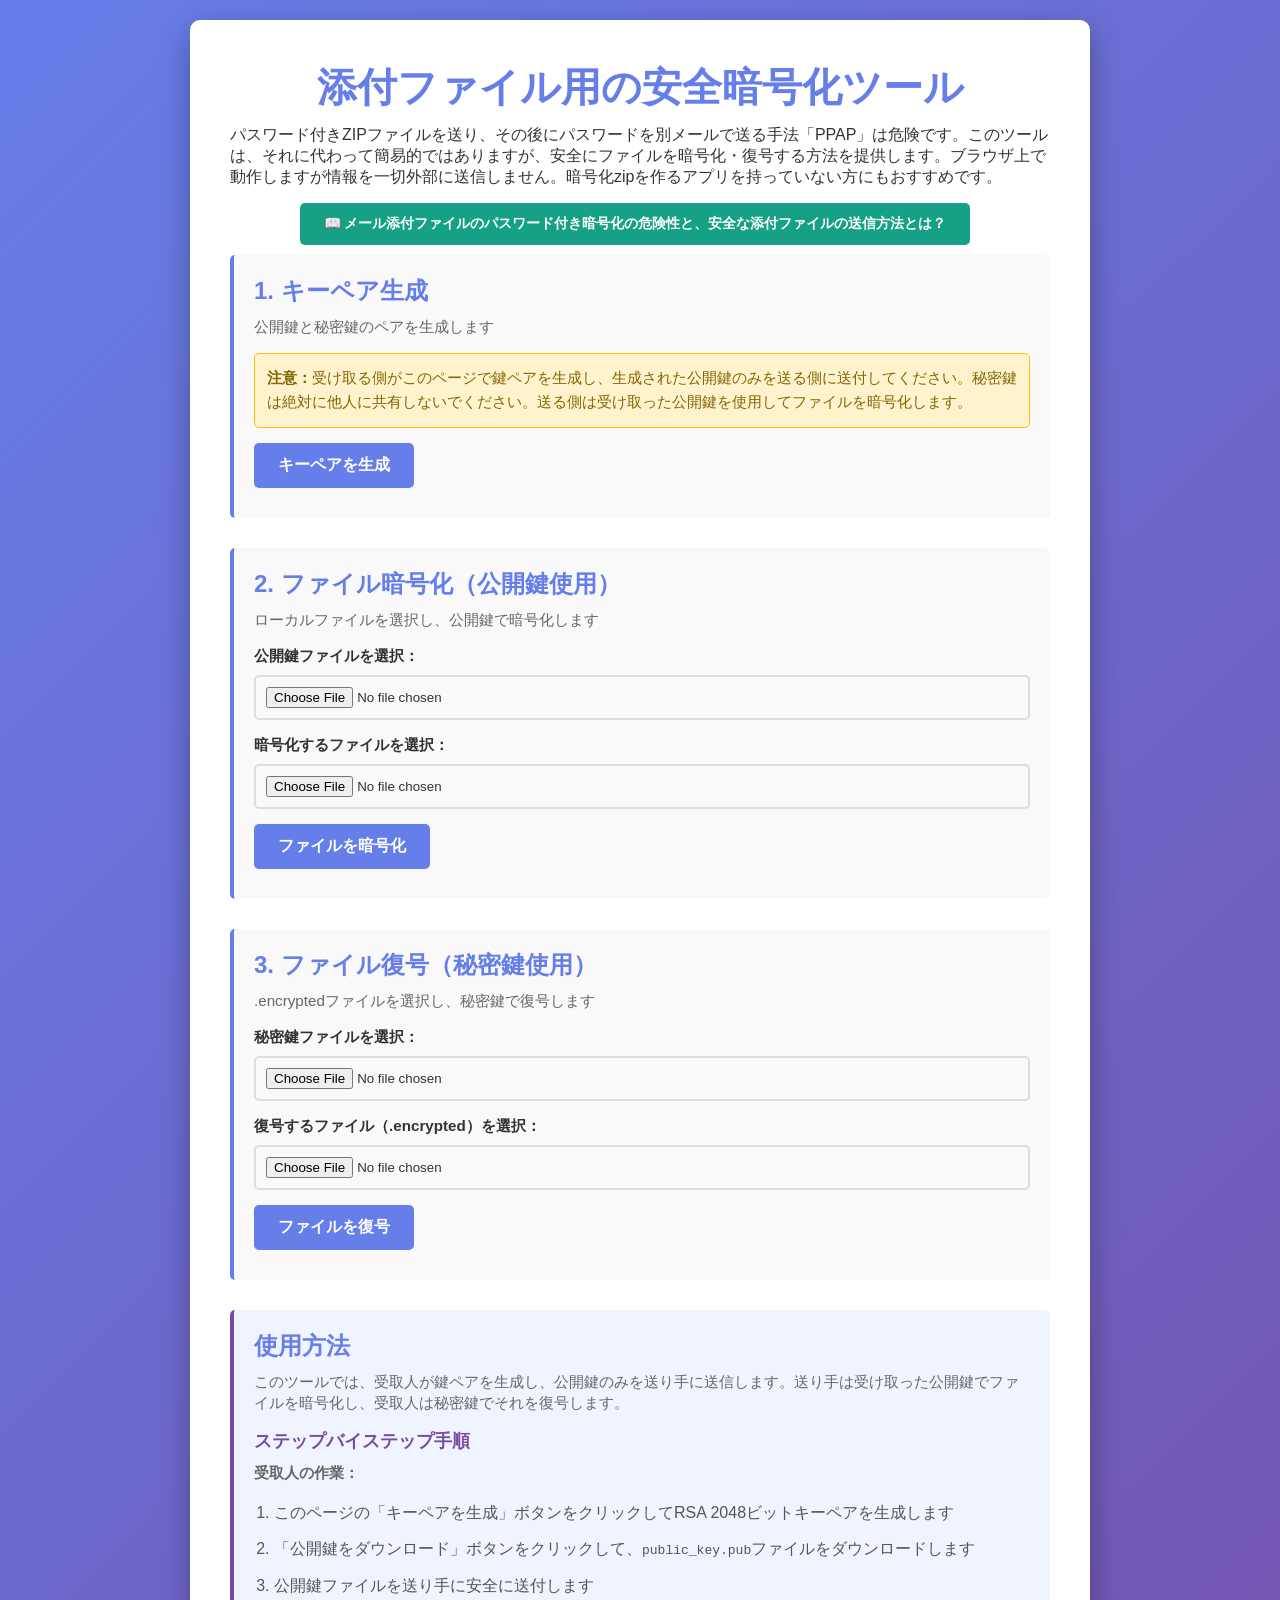
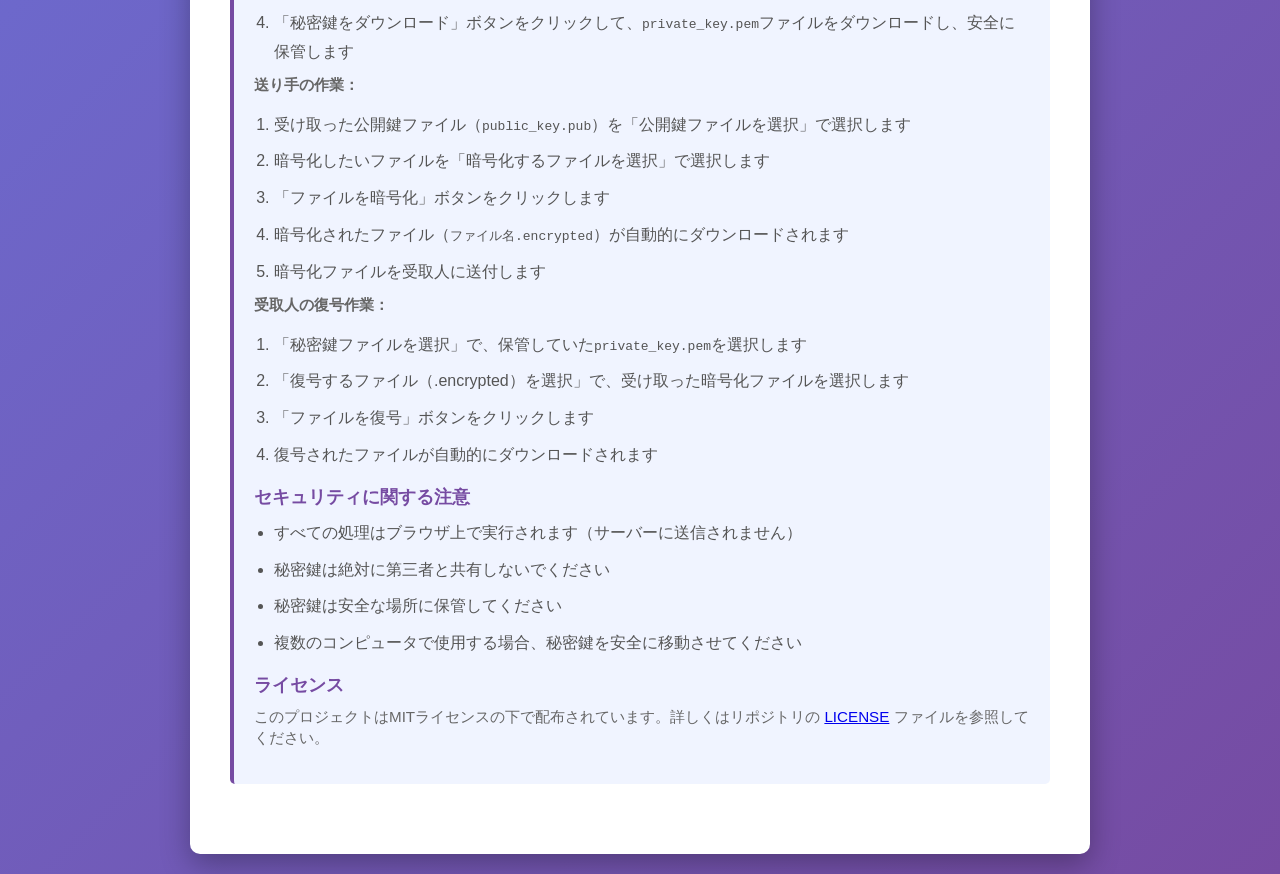
==== index.html @ be1b1cc2 "description" ====
<!DOCTYPE html>
<html lang="ja">
<head>
    <meta charset="UTF-8">
    <meta name="viewport" content="width=device-width, initial-scale=1.0">
    <title>WebCrypto Exchange</title>
    <link rel="stylesheet" href="style.css">
    <style>
        #descriptionBtn {
            margin-top: 15px;
            background-color: #16a085;
            color: white;
            padding: 12px 24px;
            border: none;
            border-radius: 5px;
            font-size: 14px;
            cursor: pointer;
            transition: background-color 0.3s ease;
        }
        #descriptionBtn:hover {
            background-color: #138870;
        }
        #descriptionPanel {
            display: none;
            position: fixed;
            top: 0; left: 0; right: 0; bottom: 0;
            background: rgba(0, 0, 0, 0.5);
            z-index: 1000;
            justify-content: center;
            align-items: center;
            overflow-y: auto;
        }
        #descriptionPanel.active {
            display: flex;
        }
        #descriptionPanelContent {
            background: white;
            border-radius: 10px;
            /* ウィンドウの約80%を占める */
            width: 80vw;
            height: 80vh;
            max-width: 1200px;
            overflow: hidden;
            display: flex;
            flex-direction: column;
            box-shadow: 0 10px 50px rgba(0, 0, 0, 0.3);
        }
        #closeDescriptionBtn {
            background: #e74c3c;
            color: white;
            border: none;
            padding: 8px 14px;
            font-size: 14px;
            cursor: pointer;
            align-self: flex-end;
            margin: 8px;
            border-radius: 6px;
        }
        #closeDescriptionBtn:hover {
            background: #c0392b;
        }
        #descriptionIframe {
            flex: 1;
            border: none;
            width: 100%;
            height: calc(100% - 56px);
        }
    </style>
</head>
<body>
    <div class="container">
        <h1>添付ファイル用の安全暗号化ツール</h1>
        <p>パスワード付きZIPファイルを送り、その後にパスワードを別メールで送る手法「PPAP」は危険です。このツールは、それに代わって簡易的ではありますが、安全にファイルを暗号化・復号する方法を提供します。ブラウザ上で動作しますが情報を一切外部に送信しません。暗号化zipを作るアプリを持っていない方にもおすすめです。</p>
        
        <p style="text-align: center;"><button id="descriptionBtn" class="btn">📖 メール添付ファイルのパスワード付き暗号化の危険性と、安全な添付ファイルの送信方法とは？</button></p>
        <!-- キーペア生成セクション -->
        <section class="section">
            <h2>1. キーペア生成</h2>
            <p>公開鍵と秘密鍵のペアを生成します</p>
            <p class="note"><strong>注意：</strong>受け取る側がこのページで鍵ペアを生成し、生成された公開鍵のみを送る側に送付してください。秘密鍵は絶対に他人に共有しないでください。送る側は受け取った公開鍵を使用してファイルを暗号化します。</p>
            <button id="generateKeysBtn" class="btn btn-primary">キーペアを生成</button>
            <div id="keyStatus" class="status-message" style="display: none;"></div>
            
            <div id="downloadKeysContainer" style="display: none;" class="button-group">
                <button id="downloadPublicKeyBtn" class="btn btn-secondary">公開鍵をダウンロード</button>
                <button id="downloadPrivateKeyBtn" class="btn btn-secondary">秘密鍵をダウンロード</button>
            </div>
        </section>

        <!-- ファイル暗号化セクション -->
        <section class="section">
            <h2>2. ファイル暗号化（公開鍵使用）</h2>
            <p>ローカルファイルを選択し、公開鍵で暗号化します</p>
            
            <div class="form-group">
                <label for="publicKeyFile">公開鍵ファイルを選択：</label>
                <input type="file" id="publicKeyFile" accept=".pub,application/x-pem-file" class="file-input">
            </div>
            
            <div class="form-group">
                <label for="fileToEncrypt">暗号化するファイルを選択：</label>
                <input type="file" id="fileToEncrypt" class="file-input">
            </div>
            
            <button id="encryptFileBtn" class="btn btn-primary">ファイルを暗号化</button>
            <div id="encryptStatus" class="status-message" style="display: none;"></div>
        </section>

        <!-- ファイル復号セクション -->
        <section class="section">
            <h2>3. ファイル復号（秘密鍵使用）</h2>
            <p>.encryptedファイルを選択し、秘密鍵で復号します</p>
            
            <div class="form-group">
                <label for="privateKeyFile">秘密鍵ファイルを選択：</label>
                <input type="file" id="privateKeyFile" accept=".pem,application/x-pem-file" class="file-input">
            </div>
            
            <div class="form-group">
                <label for="fileToDecrypt">復号するファイル（.encrypted）を選択：</label>
                <input type="file" id="fileToDecrypt" accept=".encrypted,application/json" class="file-input">
            </div>
            
            <button id="decryptFileBtn" class="btn btn-primary">ファイルを復号</button>
            <div id="decryptStatus" class="status-message" style="display: none;"></div>
        </section>

        <!-- 情報セクション -->
        <section class="section info-section">
            <h2>使用方法</h2>
            <p>このツールでは、受取人が鍵ペアを生成し、公開鍵のみを送り手に送信します。送り手は受け取った公開鍵でファイルを暗号化し、受取人は秘密鍵でそれを復号します。</p>

            <h3>ステップバイステップ手順</h3>
            <p><strong>受取人の作業：</strong></p>
            <ol>
                <li>このページの「キーペアを生成」ボタンをクリックしてRSA 2048ビットキーペアを生成します</li>
                <li>「公開鍵をダウンロード」ボタンをクリックして、<code>public_key.pub</code>ファイルをダウンロードします</li>
                <li>公開鍵ファイルを送り手に安全に送付します</li>
                <li>「秘密鍵をダウンロード」ボタンをクリックして、<code>private_key.pem</code>ファイルをダウンロードし、安全に保管します</li>
            </ol>
            
            <p><strong>送り手の作業：</strong></p>
            <ol>
                <li>受け取った公開鍵ファイル（<code>public_key.pub</code>）を「公開鍵ファイルを選択」で選択します</li>
                <li>暗号化したいファイルを「暗号化するファイルを選択」で選択します</li>
                <li>「ファイルを暗号化」ボタンをクリックします</li>
                <li>暗号化されたファイル（<code>ファイル名.encrypted</code>）が自動的にダウンロードされます</li>
                <li>暗号化ファイルを受取人に送付します</li>
            </ol>
            
            <p><strong>受取人の復号作業：</strong></p>
            <ol>
                <li>「秘密鍵ファイルを選択」で、保管していた<code>private_key.pem</code>を選択します</li>
                <li>「復号するファイル（.encrypted）を選択」で、受け取った暗号化ファイルを選択します</li>
                <li>「ファイルを復号」ボタンをクリックします</li>
                <li>復号されたファイルが自動的にダウンロードされます</li>
            </ol>
            
            <h3>セキュリティに関する注意</h3>
            <ul>
                <li>すべての処理はブラウザ上で実行されます（サーバーに送信されません）</li>
                <li>秘密鍵は絶対に第三者と共有しないでください</li>
                <li>秘密鍵は安全な場所に保管してください</li>
                <li>複数のコンピュータで使用する場合、秘密鍵を安全に移動させてください</li>
            </ul>
            <h3>ライセンス</h3>
            <p>このプロジェクトはMITライセンスの下で配布されています。詳しくはリポジトリの <a href="LICENSE">LICENSE</a> ファイルを参照してください。</p>
        </section>
    </div>

    <!-- 説明パネル -->
    <div id="descriptionPanel">
        <div id="descriptionPanelContent">
            <button id="closeDescriptionBtn">✕ 閉じる</button>
            <iframe id="descriptionIframe" src="description.html"></iframe>
        </div>
    </div>

    <script src="script.js"></script>
</body>
</html>
---- style.css ----
* {
    margin: 0;
    padding: 0;
    box-sizing: border-box;
}

body {
    font-family: 'Segoe UI', Tahoma, Geneva, Verdana, sans-serif;
    background: linear-gradient(135deg, #667eea 0%, #764ba2 100%);
    min-height: 100vh;
    padding: 20px;
    color: #333;
}

.container {
    max-width: 900px;
    margin: 0 auto;
    background-color: white;
    border-radius: 10px;
    box-shadow: 0 10px 30px rgba(0, 0, 0, 0.3);
    padding: 40px;
}

h1 {
    color: #667eea;
    text-align: center;
    margin-bottom: 10px;
    font-size: 2.5em;
}

.subtitle {
    text-align: center;
    color: #666;
    margin-bottom: 30px;
    font-size: 1.1em;
}

.section {
    margin-bottom: 30px;
    padding: 20px;
    background-color: #f9f9f9;
    border-left: 4px solid #667eea;
    border-radius: 5px;
}

.section h2 {
    color: #667eea;
    margin-bottom: 10px;
    font-size: 1.5em;
}

.section p {
    color: #666;
    margin-bottom: 15px;
    font-size: 0.95em;
}

.section .note {
    background-color: #fff3cd;
    border: 1px solid #ffc107;
    border-radius: 5px;
    padding: 12px;
    margin-bottom: 15px;
    color: #856404;
    line-height: 1.6;
}

.section ol, .section ul {
    margin-left: 20px;
    color: #555;
    line-height: 1.8;
}

.section li {
    margin-bottom: 8px;
}

.form-group {
    margin-bottom: 15px;
    display: flex;
    flex-direction: column;
}

.form-group label {
    margin-bottom: 8px;
    font-weight: 600;
    color: #333;
    font-size: 0.95em;
}

.file-input {
    padding: 10px;
    border: 2px solid #ddd;
    border-radius: 5px;
    cursor: pointer;
    transition: border-color 0.3s;
}

.file-input:hover {
    border-color: #667eea;
}

.file-input:focus {
    outline: none;
    border-color: #667eea;
    box-shadow: 0 0 5px rgba(102, 126, 234, 0.5);
}

.btn {
    padding: 12px 24px;
    border: none;
    border-radius: 5px;
    font-size: 1em;
    font-weight: 600;
    cursor: pointer;
    transition: all 0.3s;
    margin-right: 10px;
    margin-bottom: 10px;
}

.btn-primary {
    background-color: #667eea;
    color: white;
}

.btn-primary:hover:not(:disabled) {
    background-color: #5568d3;
    transform: translateY(-2px);
    box-shadow: 0 5px 15px rgba(102, 126, 234, 0.4);
}

.btn-primary:active:not(:disabled) {
    transform: translateY(0);
}

.btn-secondary {
    background-color: #764ba2;
    color: white;
}

.btn-secondary:hover:not(:disabled) {
    background-color: #663a8a;
    transform: translateY(-2px);
    box-shadow: 0 5px 15px rgba(118, 75, 162, 0.4);
}

.btn-secondary:active:not(:disabled) {
    transform: translateY(0);
}

.btn:disabled {
    opacity: 0.5;
    cursor: not-allowed;
}

.button-group {
    display: flex;
    flex-wrap: wrap;
    margin-top: 15px;
}

.status-message {
    padding: 15px;
    margin-top: 15px;
    border-radius: 5px;
    font-weight: 500;
    text-align: center;
}

.status-message.success {
    background-color: #d4edda;
    color: #155724;
    border: 1px solid #c3e6cb;
}

.status-message.error {
    background-color: #f8d7da;
    color: #721c24;
    border: 1px solid #f5c6cb;
}

.status-message.info {
    background-color: #d1ecf1;
    color: #0c5460;
    border: 1px solid #bee5eb;
}

.info-section {
    background-color: #f0f4ff;
    border-left-color: #764ba2;
}

.info-section h3 {
    color: #764ba2;
    margin-top: 15px;
    margin-bottom: 10px;
    font-size: 1.1em;
}

@media (max-width: 768px) {
    .container {
        padding: 20px;
    }

    h1 {
        font-size: 2em;
    }

    .section {
        padding: 15px;
    }

    .btn {
        width: 100%;
        margin-right: 0;
    }

    .button-group {
        flex-direction: column;
    }
}
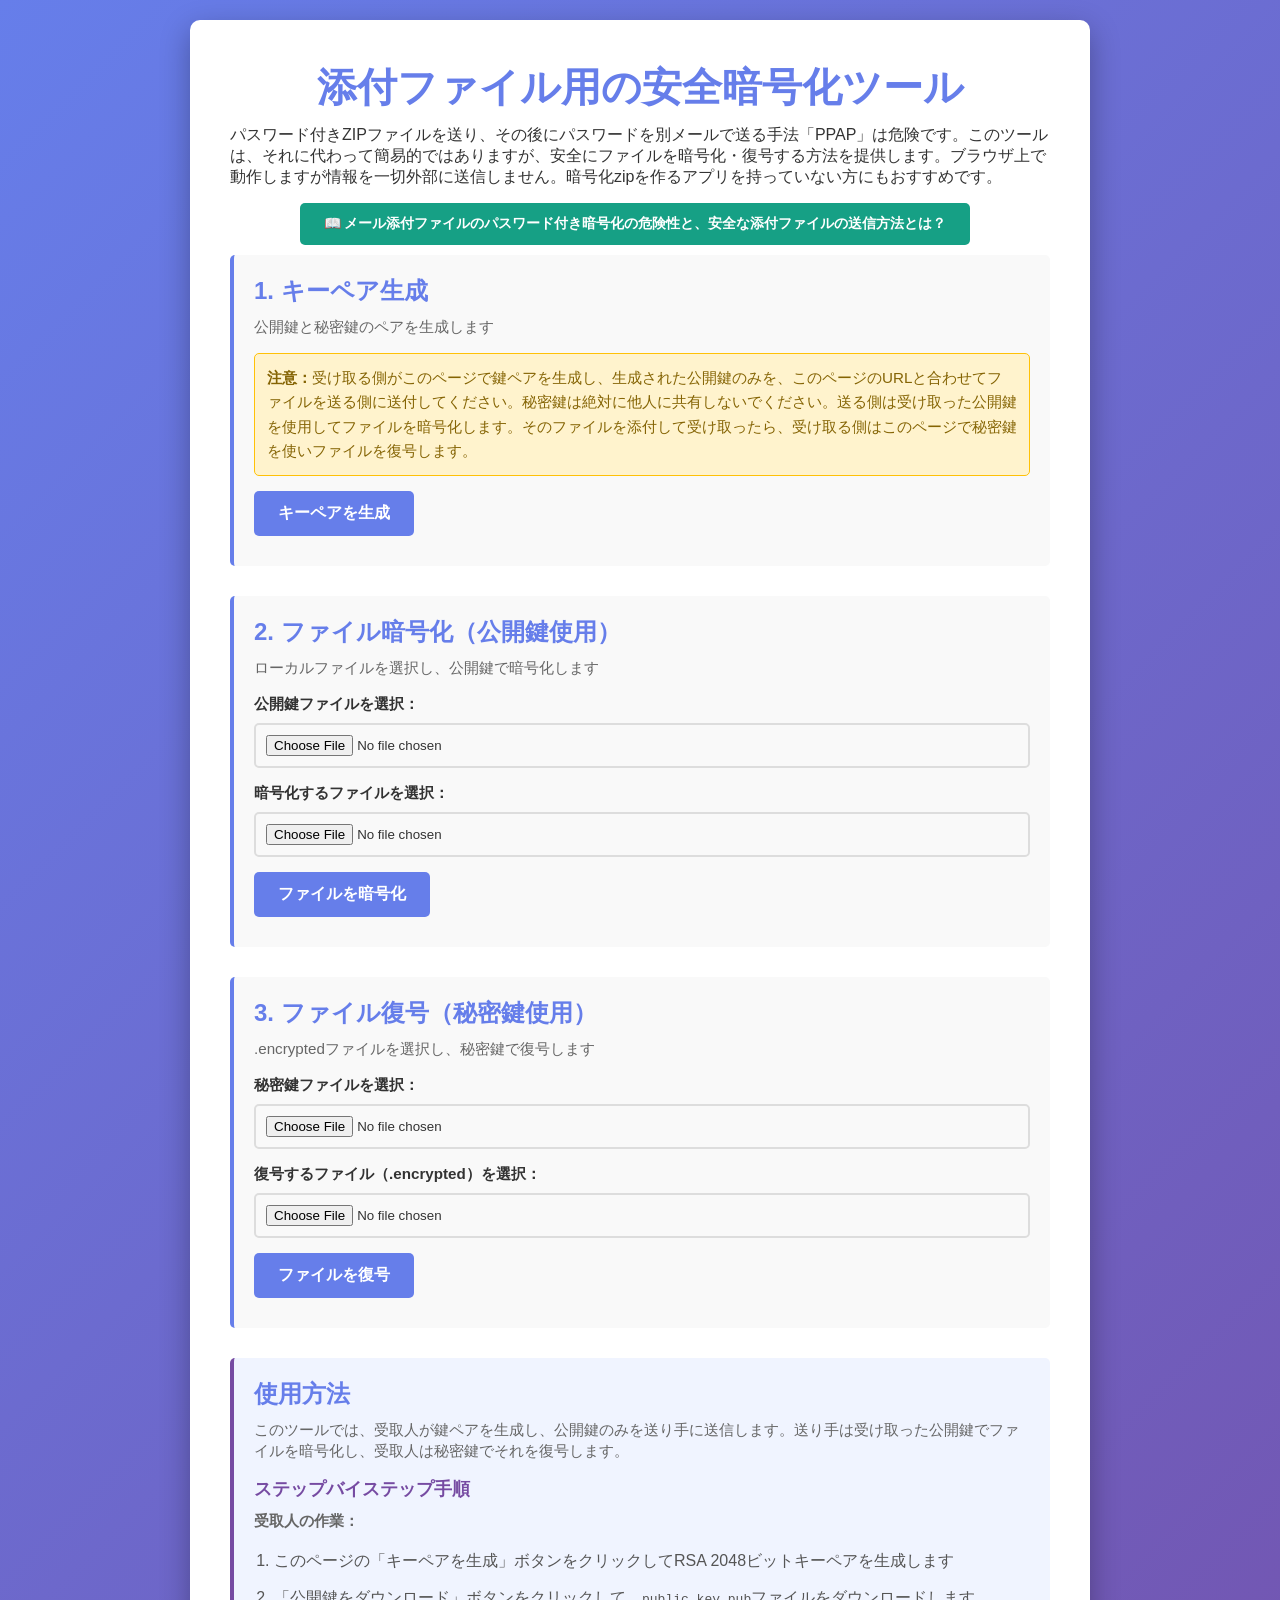
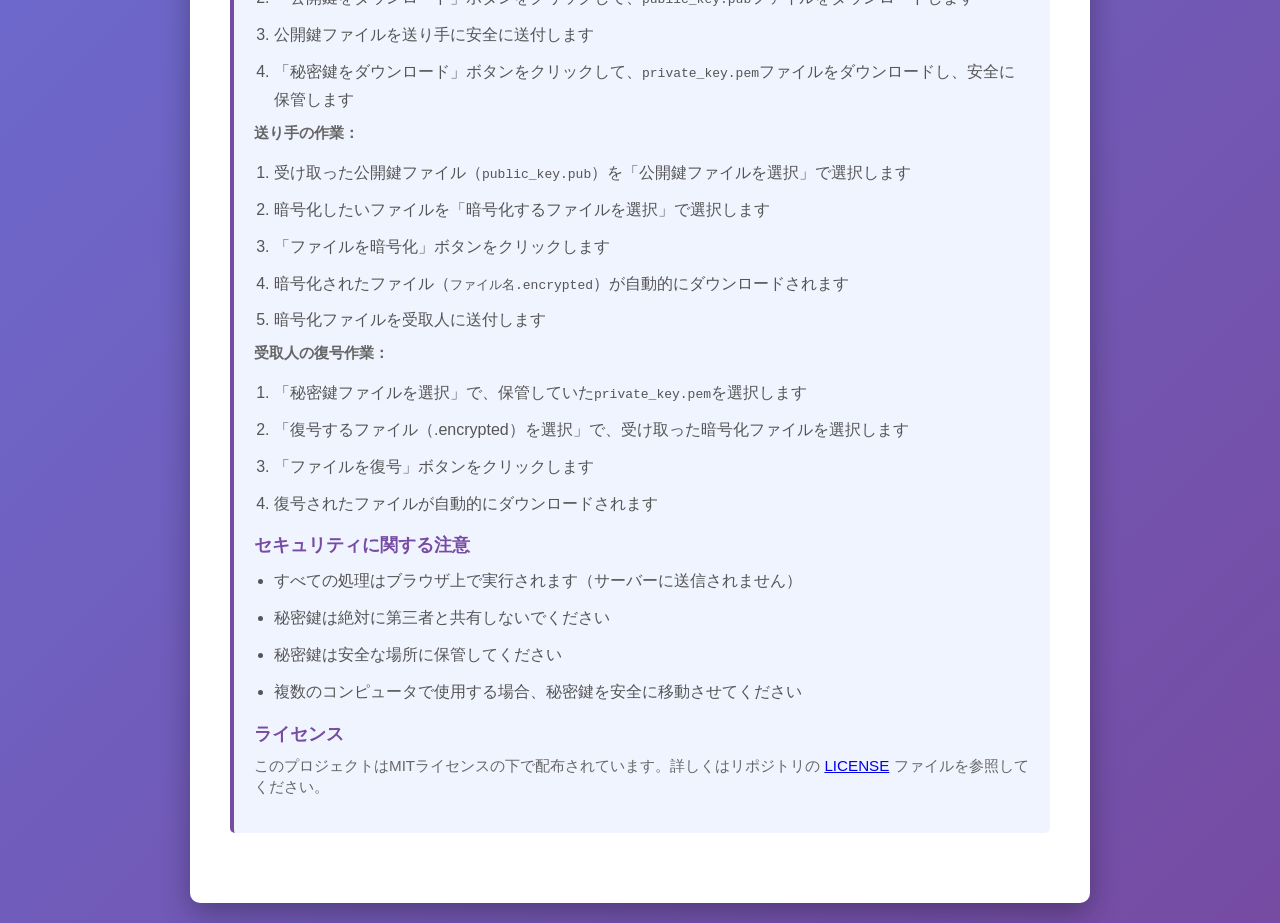
==== commit 9b8f9df5: "description" ====
--- a/index.html
+++ b/index.html
@@ -77,7 +77,7 @@
         <section class="section">
             <h2>1. キーペア生成</h2>
             <p>公開鍵と秘密鍵のペアを生成します</p>
-            <p class="note"><strong>注意：</strong>受け取る側がこのページで鍵ペアを生成し、生成された公開鍵のみを送る側に送付してください。秘密鍵は絶対に他人に共有しないでください。送る側は受け取った公開鍵を使用してファイルを暗号化します。</p>
+            <p class="note"><strong>注意：</strong>受け取る側がこのページで鍵ペアを生成し、生成された公開鍵のみを、このページのURLと合わせてファイルを送る側に送付してください。秘密鍵は絶対に他人に共有しないでください。送る側は受け取った公開鍵を使用してファイルを暗号化します。そのファイルを添付して受け取ったら、受け取る側はこのページで秘密鍵を使いファイルを復号します。</p>
             <button id="generateKeysBtn" class="btn btn-primary">キーペアを生成</button>
             <div id="keyStatus" class="status-message" style="display: none;"></div>
             
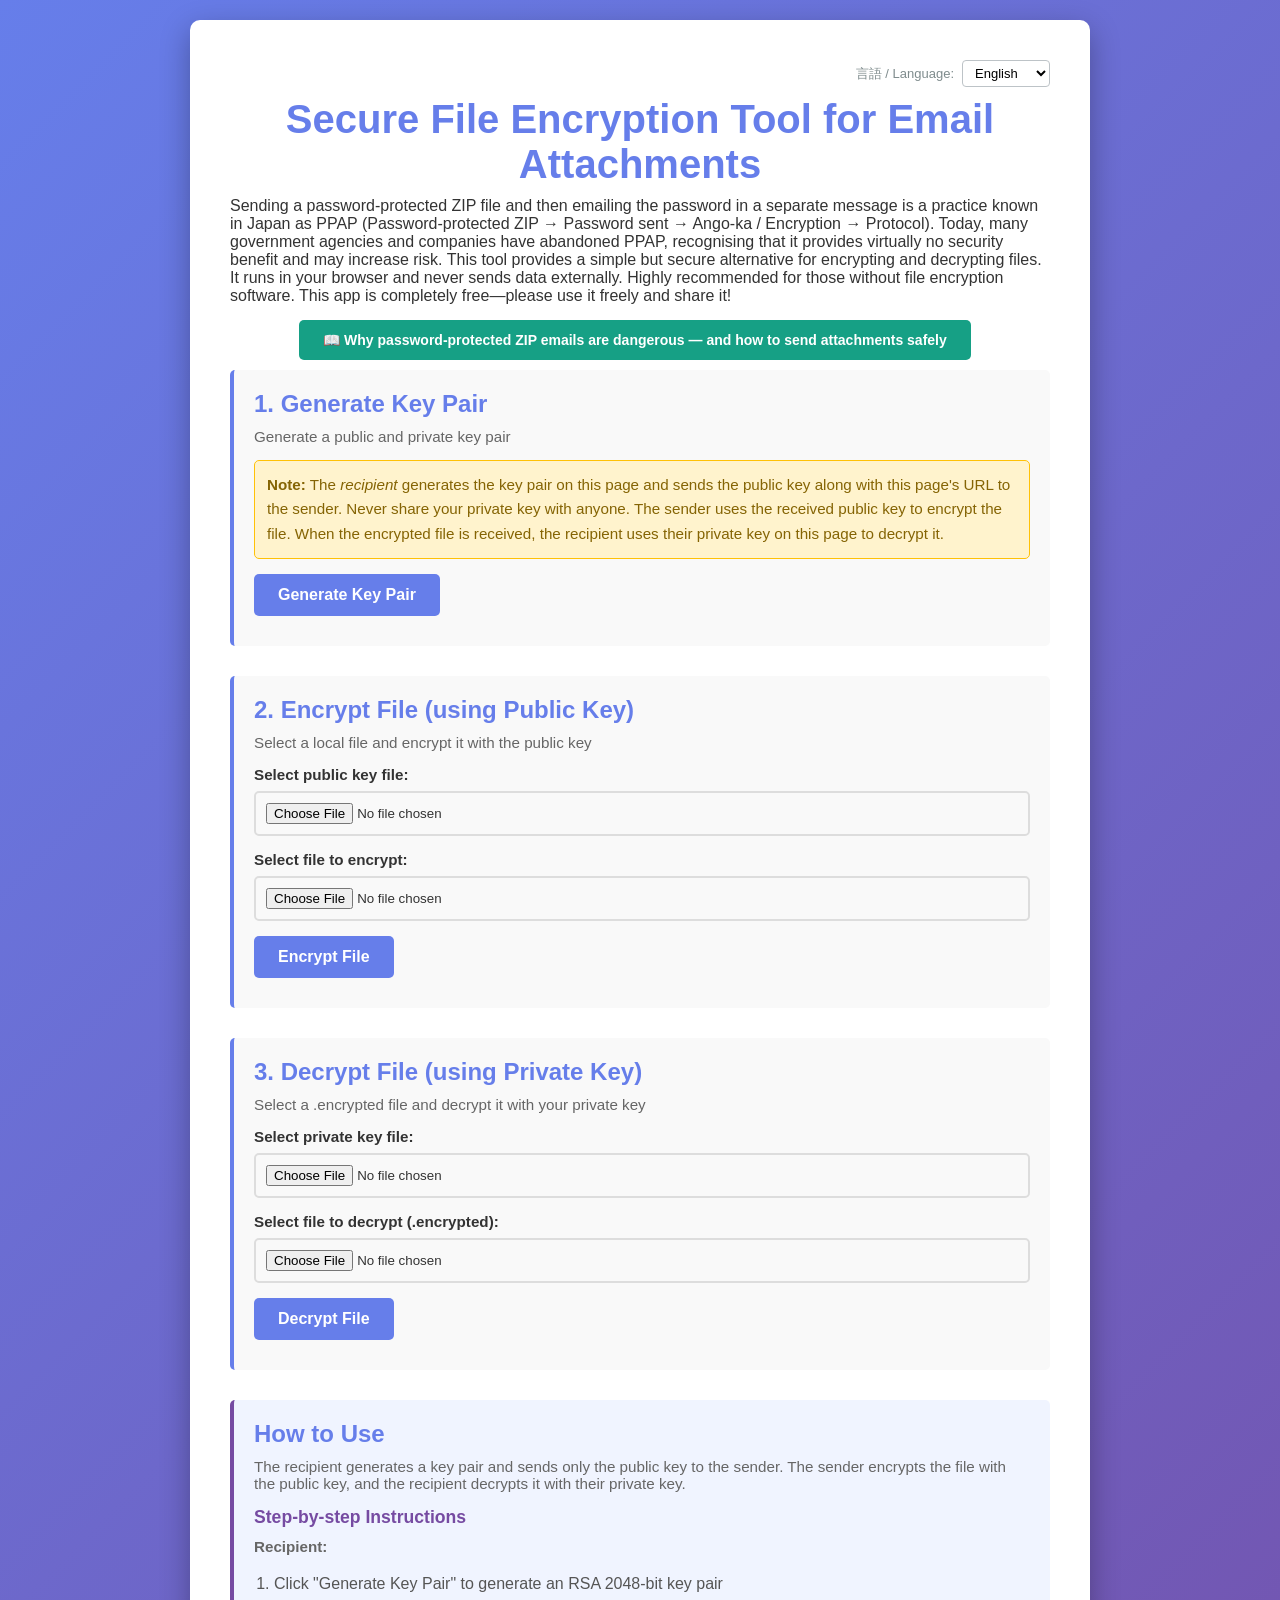
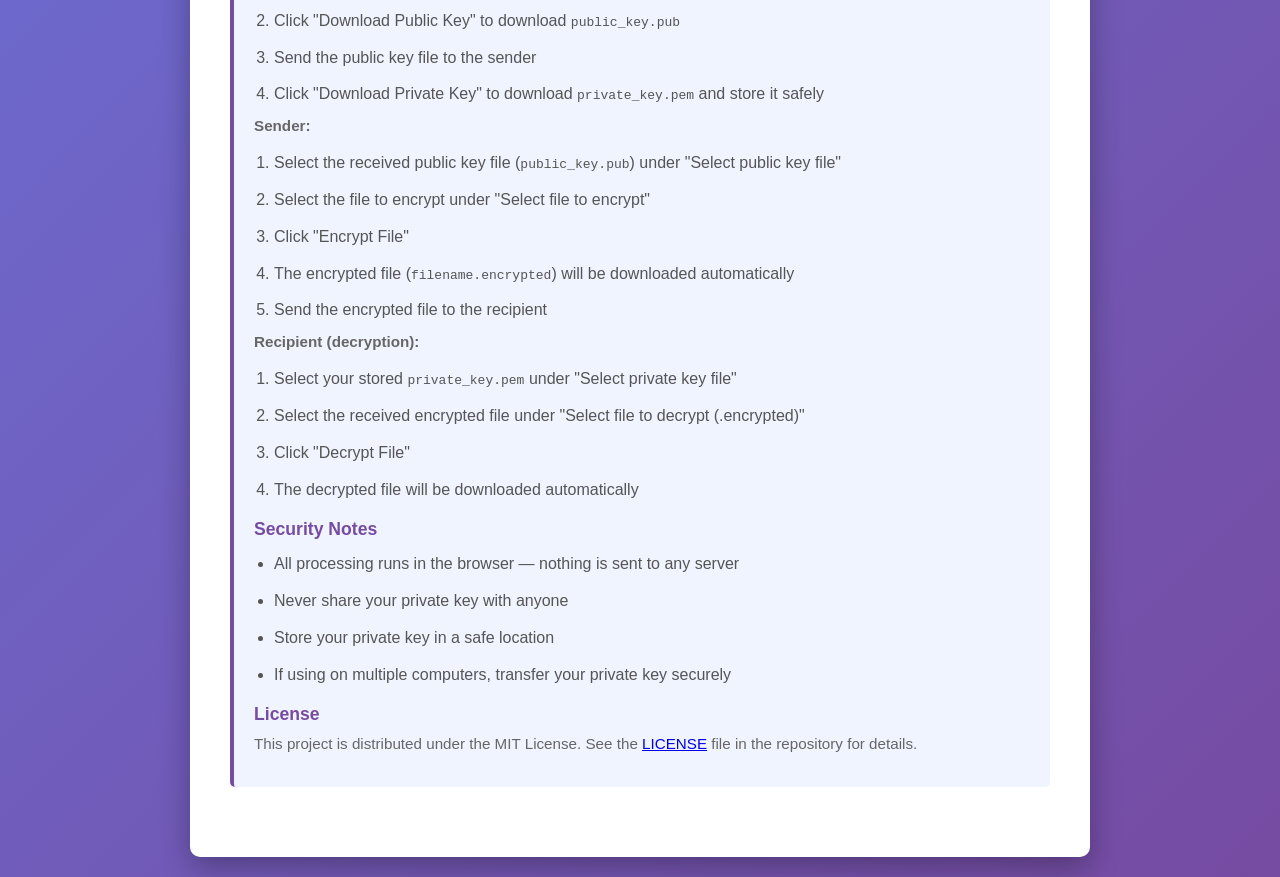
==== commit 0625c547: "i18n" ====
--- a/index.html
+++ b/index.html
@@ -5,6 +5,7 @@
     <meta name="viewport" content="width=device-width, initial-scale=1.0">
     <title>WebCrypto Exchange</title>
     <link rel="stylesheet" href="style.css">
+    <script src="i18n.js"></script>
     <style>
         #descriptionBtn {
             margin-top: 15px;
@@ -20,6 +21,34 @@
         #descriptionBtn:hover {
             background-color: #138870;
         }
+        /* Language selector */
+        #langSelectorWrap {
+            display: flex;
+            justify-content: flex-end;
+            align-items: center;
+            gap: 8px;
+            margin-bottom: 10px;
+            font-size: 13px;
+            color: #7f8c8d;
+        }
+        #langSelector {
+            padding: 4px 8px;
+            border: 1px solid #bdc3c7;
+            border-radius: 4px;
+            font-size: 13px;
+            cursor: pointer;
+            background: white;
+        }
+        /* JS-required notice */
+        #js-required-notice {
+            background: #e74c3c;
+            color: white;
+            padding: 14px 20px;
+            border-radius: 6px;
+            margin-bottom: 20px;
+            font-weight: bold;
+            text-align: center;
+        }
         #descriptionPanel {
             display: none;
             position: fixed;
@@ -69,109 +98,131 @@
 </head>
 <body>
     <div class="container">
-        <h1>添付ファイル用の安全暗号化ツール</h1>
-        <p>パスワード付きZIPファイルを送り、その後にパスワードを別メールで送る手法「PPAP」は危険です。このツールは、それに代わって簡易的ではありますが、安全にファイルを暗号化・復号する方法を提供します。ブラウザ上で動作しますが情報を一切外部に送信しません。暗号化zipを作るアプリを持っていない方にもおすすめです。</p>
-        
-        <p style="text-align: center;"><button id="descriptionBtn" class="btn">📖 メール添付ファイルのパスワード付き暗号化の危険性と、安全な添付ファイルの送信方法とは？</button></p>
+        <!-- Language selector -->
+        <div id="langSelectorWrap">
+            <label for="langSelector" id="langSelectorLabel" data-i18n="lang.selector.label">言語 / Language:</label>
+            <select id="langSelector">
+                <option value="ja">日本語</option>
+                <option value="en">English</option>
+                <option value="es">Español</option>
+                <option value="fr">Français</option>
+                <option value="zh">中文</option>
+                <option value="ko">한국어</option>
+                <option value="de">Deutsch</option>
+            </select>
+        </div>
+
+        <h1 data-i18n="page.title">添付ファイル用の安全暗号化ツール</h1>
+
+        <!-- JS required notice (hidden by inline script below if JS is running) -->
+        <div id="js-required-notice">
+            ⚠️ このツールはJavaScriptが必要です。ブラウザのJavaScriptを有効にしてください。<br>
+            This tool requires JavaScript. Please enable JavaScript in your browser.
+        </div>
+        <script>document.getElementById('js-required-notice').style.display='none';</script>
+
+        <p data-i18n="page.intro">パスワード付きZIPファイルを送り、その後にパスワードを別メールで送る手法「PPAP」は危険です。このツールは、それに代わって簡易的ではありますが、安全にファイルを暗号化・復号する方法を提供します。ブラウザ上で動作しますが情報を一切外部に送信しません。暗号化zipを作るアプリを持っていない方にもおすすめです。このアプリは完全フリーなのでご自由にお使いいただき、広めてください。</p>
+
+        <p style="text-align: center;"><button id="descriptionBtn" class="btn" data-i18n="btn.description">📖 メール添付ファイルのパスワード付き暗号化の危険性と、安全な添付ファイルの送信方法とは？</button></p>
         <!-- キーペア生成セクション -->
         <section class="section">
-            <h2>1. キーペア生成</h2>
-            <p>公開鍵と秘密鍵のペアを生成します</p>
-            <p class="note"><strong>注意：</strong>受け取る側がこのページで鍵ペアを生成し、生成された公開鍵のみを、このページのURLと合わせてファイルを送る側に送付してください。秘密鍵は絶対に他人に共有しないでください。送る側は受け取った公開鍵を使用してファイルを暗号化します。そのファイルを添付して受け取ったら、受け取る側はこのページで秘密鍵を使いファイルを復号します。</p>
-            <button id="generateKeysBtn" class="btn btn-primary">キーペアを生成</button>
+            <h2 data-i18n="key.section.title">1. キーペア生成</h2>
+            <p data-i18n="key.section.desc">公開鍵と秘密鍵のペアを生成します</p>
+            <p class="note" data-i18n-html="key.note.html"></p>
+            <button id="generateKeysBtn" class="btn btn-primary" data-i18n="btn.generateKeys">キーペアを生成</button>
             <div id="keyStatus" class="status-message" style="display: none;"></div>
             
             <div id="downloadKeysContainer" style="display: none;" class="button-group">
-                <button id="downloadPublicKeyBtn" class="btn btn-secondary">公開鍵をダウンロード</button>
-                <button id="downloadPrivateKeyBtn" class="btn btn-secondary">秘密鍵をダウンロード</button>
+                <button id="downloadPublicKeyBtn" class="btn btn-secondary" data-i18n="btn.downloadPublicKey">公開鍵をダウンロード（相手に送る）</button>
+                <button id="downloadPrivateKeyBtn" class="btn btn-secondary" data-i18n="btn.downloadPrivateKey">秘密鍵をダウンロード（手元に保管）</button>
             </div>
         </section>
 
         <!-- ファイル暗号化セクション -->
         <section class="section">
-            <h2>2. ファイル暗号化（公開鍵使用）</h2>
-            <p>ローカルファイルを選択し、公開鍵で暗号化します</p>
-            
-            <div class="form-group">
-                <label for="publicKeyFile">公開鍵ファイルを選択：</label>
+            <h2 data-i18n="encrypt.section.title">2. ファイル暗号化（公開鍵使用）</h2>
+            <p data-i18n="encrypt.section.desc">ローカルファイルを選択し、公開鍵で暗号化します</p>
+            
+            <div class="form-group">
+                <label for="publicKeyFile" data-i18n="label.publicKeyFile">公開鍵ファイルを選択：</label>
                 <input type="file" id="publicKeyFile" accept=".pub,application/x-pem-file" class="file-input">
             </div>
-            
-            <div class="form-group">
-                <label for="fileToEncrypt">暗号化するファイルを選択：</label>
+
+            <div class="form-group">
+                <label for="fileToEncrypt" data-i18n="label.fileToEncrypt">暗号化するファイルを選択：</label>
                 <input type="file" id="fileToEncrypt" class="file-input">
             </div>
             
-            <button id="encryptFileBtn" class="btn btn-primary">ファイルを暗号化</button>
+            <button id="encryptFileBtn" class="btn btn-primary" data-i18n="btn.encryptFile">ファイルを暗号化</button>
             <div id="encryptStatus" class="status-message" style="display: none;"></div>
         </section>
 
         <!-- ファイル復号セクション -->
         <section class="section">
-            <h2>3. ファイル復号（秘密鍵使用）</h2>
-            <p>.encryptedファイルを選択し、秘密鍵で復号します</p>
-            
-            <div class="form-group">
-                <label for="privateKeyFile">秘密鍵ファイルを選択：</label>
+            <h2 data-i18n="decrypt.section.title">3. ファイル復号（秘密鍵使用）</h2>
+            <p data-i18n="decrypt.section.desc">.encryptedファイルを選択し、秘密鍵で復号します</p>
+            
+            <div class="form-group">
+                <label for="privateKeyFile" data-i18n="label.privateKeyFile">秘密鍵ファイルを選択：</label>
                 <input type="file" id="privateKeyFile" accept=".pem,application/x-pem-file" class="file-input">
             </div>
-            
-            <div class="form-group">
-                <label for="fileToDecrypt">復号するファイル（.encrypted）を選択：</label>
+
+            <div class="form-group">
+                <label for="fileToDecrypt" data-i18n="label.fileToDecrypt">復号するファイル（.encrypted）を選択：</label>
                 <input type="file" id="fileToDecrypt" accept=".encrypted,application/json" class="file-input">
             </div>
             
-            <button id="decryptFileBtn" class="btn btn-primary">ファイルを復号</button>
+            <button id="decryptFileBtn" class="btn btn-primary" data-i18n="btn.decryptFile">ファイルを復号</button>
             <div id="decryptStatus" class="status-message" style="display: none;"></div>
         </section>
 
         <!-- 情報セクション -->
         <section class="section info-section">
-            <h2>使用方法</h2>
-            <p>このツールでは、受取人が鍵ペアを生成し、公開鍵のみを送り手に送信します。送り手は受け取った公開鍵でファイルを暗号化し、受取人は秘密鍵でそれを復号します。</p>
-
-            <h3>ステップバイステップ手順</h3>
-            <p><strong>受取人の作業：</strong></p>
+            <h2 data-i18n="info.title">使用方法</h2>
+            <p data-i18n="info.desc">このツールでは、受取人が鍵ペアを生成し、公開鍵のみを送り手に送信します。送り手は受け取った公開鍵でファイルを暗号化し、受取人は秘密鍵でそれを復号します。</p>
+
+            <h3 data-i18n="info.steps.title">ステップバイステップ手順</h3>
+            <p><strong data-i18n="info.receiver.label">受取人の作業：</strong></p>
             <ol>
-                <li>このページの「キーペアを生成」ボタンをクリックしてRSA 2048ビットキーペアを生成します</li>
-                <li>「公開鍵をダウンロード」ボタンをクリックして、<code>public_key.pub</code>ファイルをダウンロードします</li>
-                <li>公開鍵ファイルを送り手に安全に送付します</li>
-                <li>「秘密鍵をダウンロード」ボタンをクリックして、<code>private_key.pem</code>ファイルをダウンロードし、安全に保管します</li>
+                <li data-i18n-html="info.receiver.1">このページの「キーペアを生成」ボタンをクリックしてRSA 2048ビットキーペアを生成します</li>
+                <li data-i18n-html="info.receiver.2">「公開鍵をダウンロード」ボタンをクリックして、<code>public_key.pub</code>ファイルをダウンロードします</li>
+                <li data-i18n="info.receiver.3">公開鍵ファイルを送り手に安全に送付します</li>
+                <li data-i18n-html="info.receiver.4">「秘密鍵をダウンロード」ボタンをクリックして、<code>private_key.pem</code>ファイルをダウンロードし、安全に保管します</li>
             </ol>
-            
-            <p><strong>送り手の作業：</strong></p>
+
+            <p><strong data-i18n="info.sender.label">送り手の作業：</strong></p>
             <ol>
-                <li>受け取った公開鍵ファイル（<code>public_key.pub</code>）を「公開鍵ファイルを選択」で選択します</li>
-                <li>暗号化したいファイルを「暗号化するファイルを選択」で選択します</li>
-                <li>「ファイルを暗号化」ボタンをクリックします</li>
-                <li>暗号化されたファイル（<code>ファイル名.encrypted</code>）が自動的にダウンロードされます</li>
-                <li>暗号化ファイルを受取人に送付します</li>
+                <li data-i18n-html="info.sender.1">受け取った公開鍵ファイル（<code>public_key.pub</code>）を「公開鍵ファイルを選択」で選択します</li>
+                <li data-i18n="info.sender.2">暗号化したいファイルを「暗号化するファイルを選択」で選択します</li>
+                <li data-i18n="info.sender.3">「ファイルを暗号化」ボタンをクリックします</li>
+                <li data-i18n-html="info.sender.4">暗号化されたファイル（<code>ファイル名.encrypted</code>）が自動的にダウンロードされます</li>
+                <li data-i18n="info.sender.5">暗号化ファイルを受取人に送付します</li>
             </ol>
-            
-            <p><strong>受取人の復号作業：</strong></p>
+
+            <p><strong data-i18n="info.decrypt.label">受取人の復号作業：</strong></p>
             <ol>
-                <li>「秘密鍵ファイルを選択」で、保管していた<code>private_key.pem</code>を選択します</li>
-                <li>「復号するファイル（.encrypted）を選択」で、受け取った暗号化ファイルを選択します</li>
-                <li>「ファイルを復号」ボタンをクリックします</li>
-                <li>復号されたファイルが自動的にダウンロードされます</li>
+                <li data-i18n-html="info.decrypt.1">「秘密鍵ファイルを選択」で、保管していた<code>private_key.pem</code>を選択します</li>
+                <li data-i18n="info.decrypt.2">「復号するファイル（.encrypted）を選択」で、受け取った暗号化ファイルを選択します</li>
+                <li data-i18n="info.decrypt.3">「ファイルを復号」ボタンをクリックします</li>
+                <li data-i18n="info.decrypt.4">復号されたファイルが自動的にダウンロードされます</li>
             </ol>
-            
-            <h3>セキュリティに関する注意</h3>
+
+            <h3 data-i18n="info.security.title">セキュリティに関する注意</h3>
             <ul>
-                <li>すべての処理はブラウザ上で実行されます（サーバーに送信されません）</li>
-                <li>秘密鍵は絶対に第三者と共有しないでください</li>
-                <li>秘密鍵は安全な場所に保管してください</li>
-                <li>複数のコンピュータで使用する場合、秘密鍵を安全に移動させてください</li>
+                <li data-i18n="info.security.1">すべての処理はブラウザ上で実行されます（サーバーに送信されません）</li>
+                <li data-i18n="info.security.2">秘密鍵は絶対に第三者と共有しないでください</li>
+                <li data-i18n="info.security.3">秘密鍵は安全な場所に保管してください</li>
+                <li data-i18n="info.security.4">複数のコンピュータで使用する場合、秘密鍵を安全に移動させてください</li>
             </ul>
-            <h3>ライセンス</h3>
-            <p>このプロジェクトはMITライセンスの下で配布されています。詳しくはリポジトリの <a href="LICENSE">LICENSE</a> ファイルを参照してください。</p>
+            <h3 data-i18n="info.license.title">ライセンス</h3>
+            <p data-i18n-html="info.license.text">このプロジェクトはMITライセンスの下で配布されています。詳しくはリポジトリの <a href="LICENSE">LICENSE</a> ファイルを参照してください。</p>
         </section>
     </div>
 
     <!-- 説明パネル -->
     <div id="descriptionPanel">
         <div id="descriptionPanelContent">
-            <button id="closeDescriptionBtn">✕ 閉じる</button>
+            <button id="closeDescriptionBtn" data-i18n="desc.panel.close">✕ 閉じる</button>
             <iframe id="descriptionIframe" src="description.html"></iframe>
         </div>
     </div>
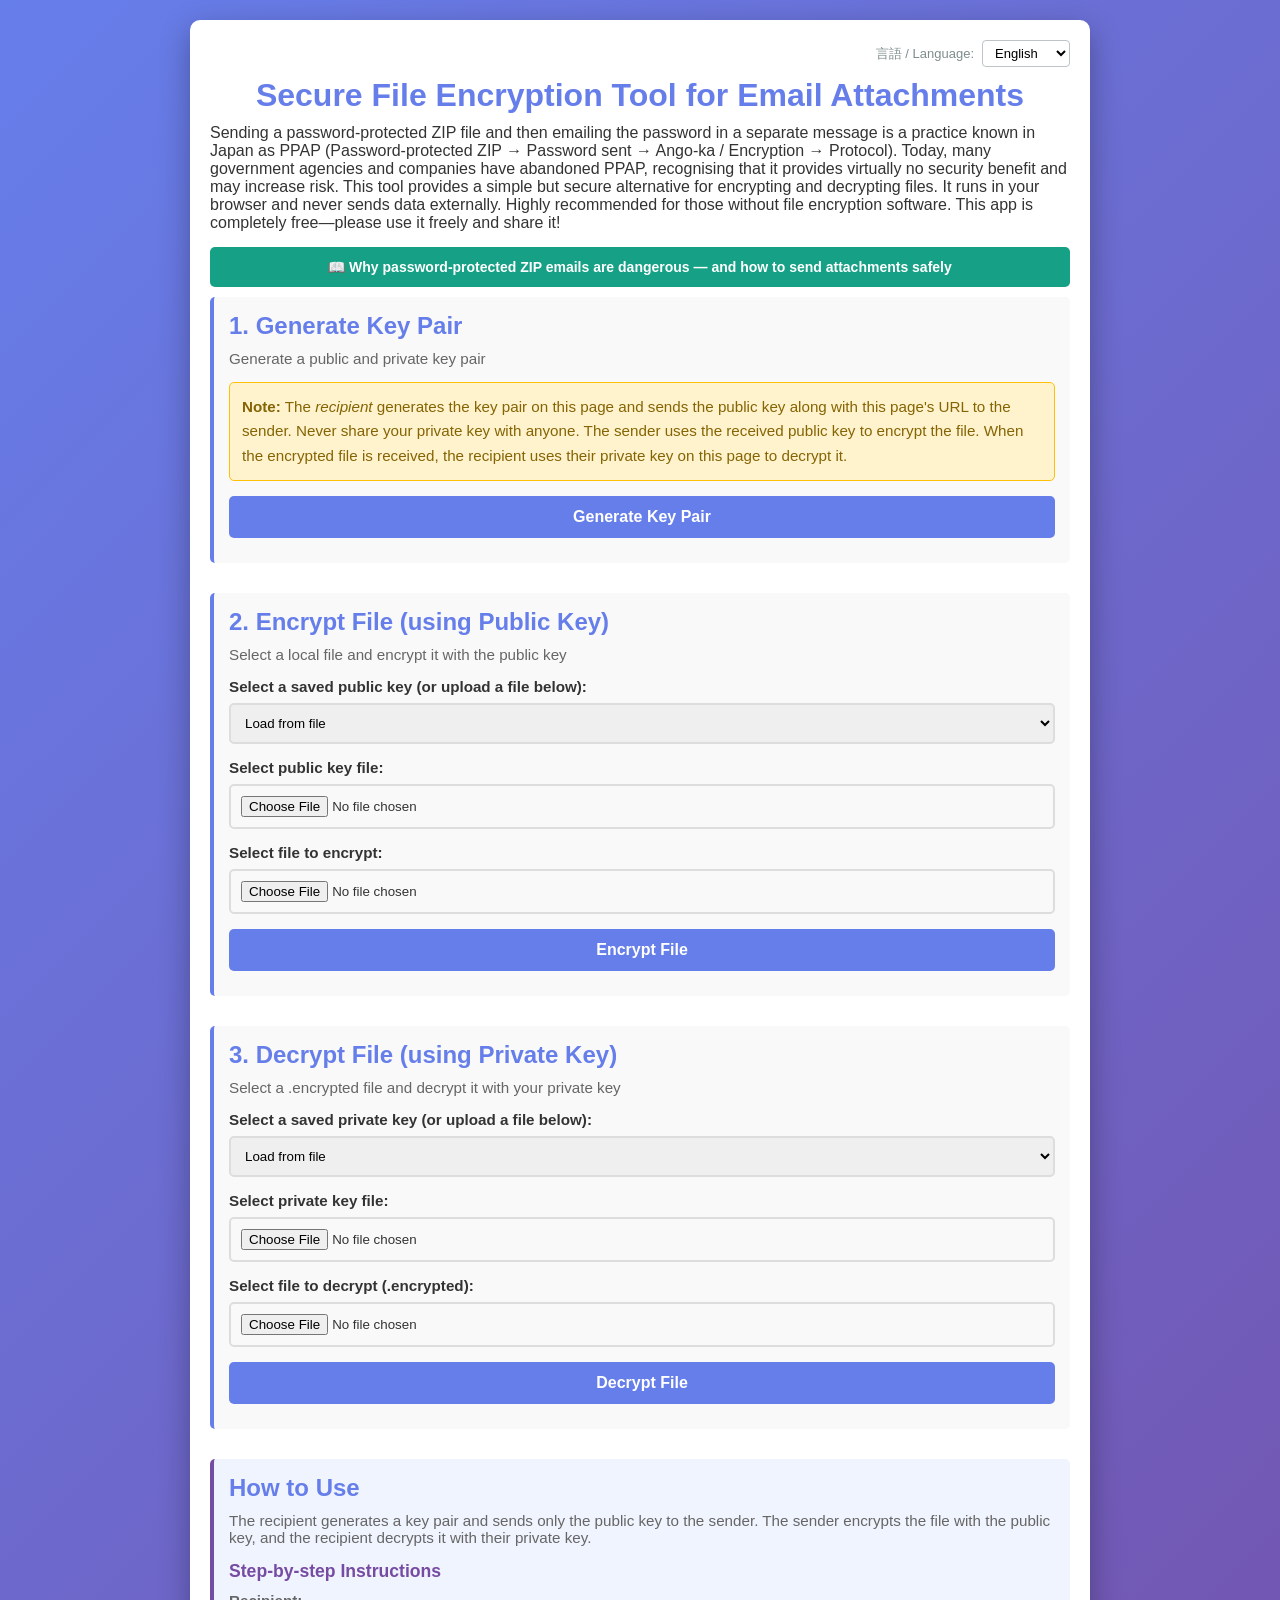
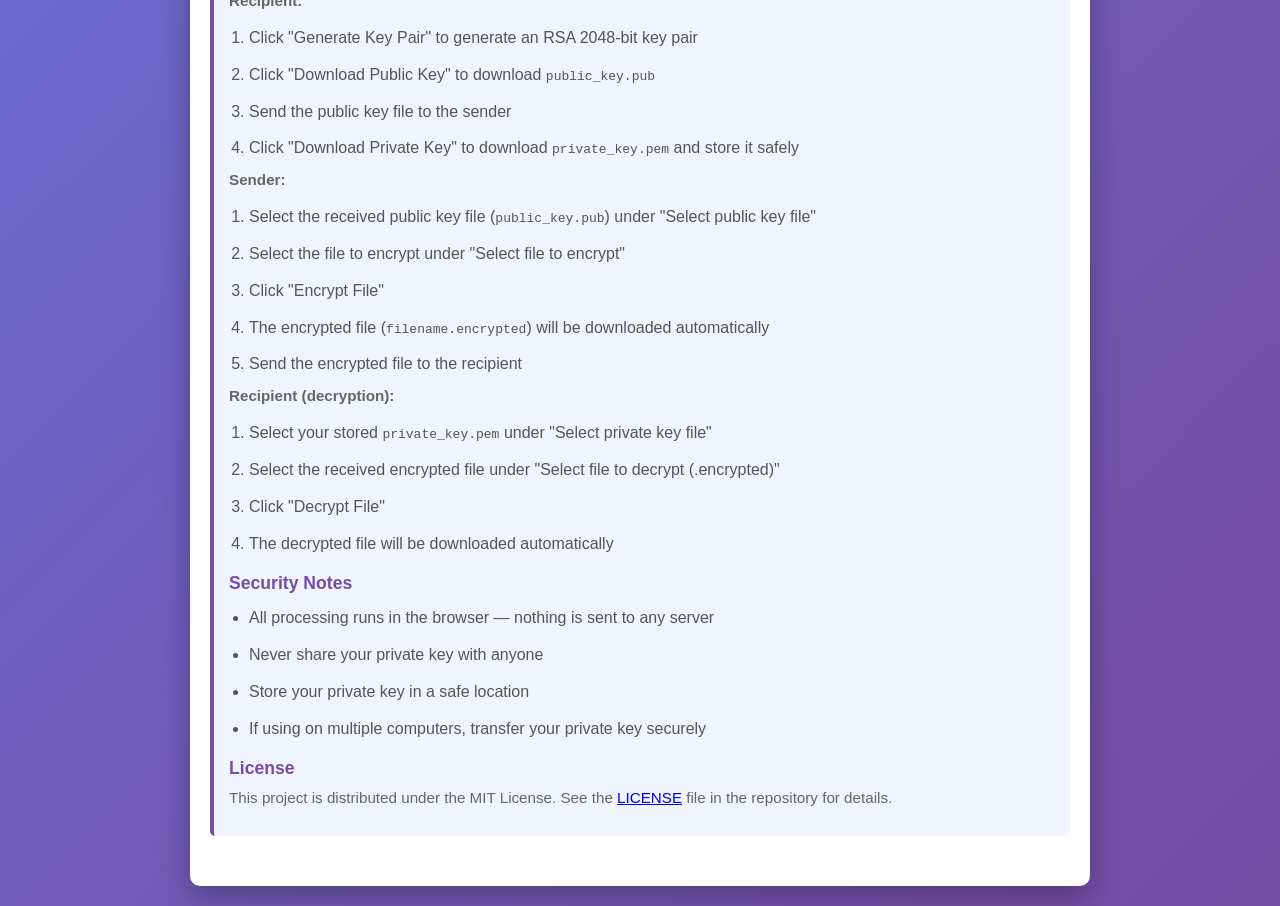
==== commit 07f618f5: "history" ====
--- a/index.html
+++ b/index.html
@@ -144,6 +144,13 @@
             <p data-i18n="encrypt.section.desc">ローカルファイルを選択し、公開鍵で暗号化します</p>
             
             <div class="form-group">
+                <label for="publicKeySelect" data-i18n="label.publicKeySelect">保存済みの公開鍵を選択（または下でファイルをアップロード）：</label>
+                <select id="publicKeySelect" class="file-input">
+                    <option value="" data-i18n="select.publicKeyFile">ファイルから読み込む</option>
+                </select>
+            </div>
+
+            <div class="form-group">
                 <label for="publicKeyFile" data-i18n="label.publicKeyFile">公開鍵ファイルを選択：</label>
                 <input type="file" id="publicKeyFile" accept=".pub,application/x-pem-file" class="file-input">
             </div>
@@ -162,6 +169,13 @@
             <h2 data-i18n="decrypt.section.title">3. ファイル復号（秘密鍵使用）</h2>
             <p data-i18n="decrypt.section.desc">.encryptedファイルを選択し、秘密鍵で復号します</p>
             
+            <div class="form-group">
+                <label for="privateKeySelect" data-i18n="label.privateKeySelect">保存済みの秘密鍵を選択（または下でファイルをアップロード）：</label>
+                <select id="privateKeySelect" class="file-input">
+                    <option value="" data-i18n="select.privateKeyFile">ファイルから読み込む</option>
+                </select>
+            </div>
+
             <div class="form-group">
                 <label for="privateKeyFile" data-i18n="label.privateKeyFile">秘密鍵ファイルを選択：</label>
                 <input type="file" id="privateKeyFile" accept=".pem,application/x-pem-file" class="file-input">
--- a/style.css
+++ b/style.css
@@ -197,7 +197,89 @@
     font-size: 1.1em;
 }
 
+.btn-danger {
+    background-color: #e74c3c;
+    color: white;
+}
+
+.btn-danger:hover:not(:disabled) {
+    background-color: #c0392b;
+    transform: translateY(-2px);
+    box-shadow: 0 5px 15px rgba(231, 76, 60, 0.4);
+}
+
+.btn-danger:active:not(:disabled) {
+    transform: translateY(0);
+}
+
+/* Key History Section */
+.key-history-section {
+    margin-top: 30px;
+    padding: 20px;
+    background-color: #f0f4ff;
+    border-left: 4px solid #764ba2;
+    border-radius: 5px;
+}
+
+.key-history-section h3 {
+    color: #764ba2;
+    margin-bottom: 15px;
+    font-size: 1.2em;
+}
+
+.key-history-list {
+    margin: 15px 0;
+}
+
+.key-history-item {
+    display: flex;
+    justify-content: space-between;
+    align-items: center;
+    padding: 12px 15px;
+    background-color: white;
+    border: 1px solid #e0e0e0;
+    border-radius: 5px;
+    margin-bottom: 10px;
+}
+
+.key-history-info {
+    flex: 1;
+}
+
+.key-history-date {
+    font-weight: 600;
+    color: #333;
+    font-size: 0.95em;
+}
+
+.key-history-buttons {
+    display: flex;
+    gap: 8px;
+    flex-wrap: wrap;
+}
+
+.key-history-buttons .btn {
+    padding: 8px 12px;
+    font-size: 0.85em;
+    margin: 0;
+}
+
 @media (max-width: 768px) {
+    .key-history-item {
+        flex-direction: column;
+        align-items: flex-start;
+    }
+
+    .key-history-buttons {
+        width: 100%;
+        margin-top: 10px;
+    }
+
+    .key-history-buttons .btn {
+        flex: 1;
+        min-width: 100px;
+    }
+}
     .container {
         padding: 20px;
     }
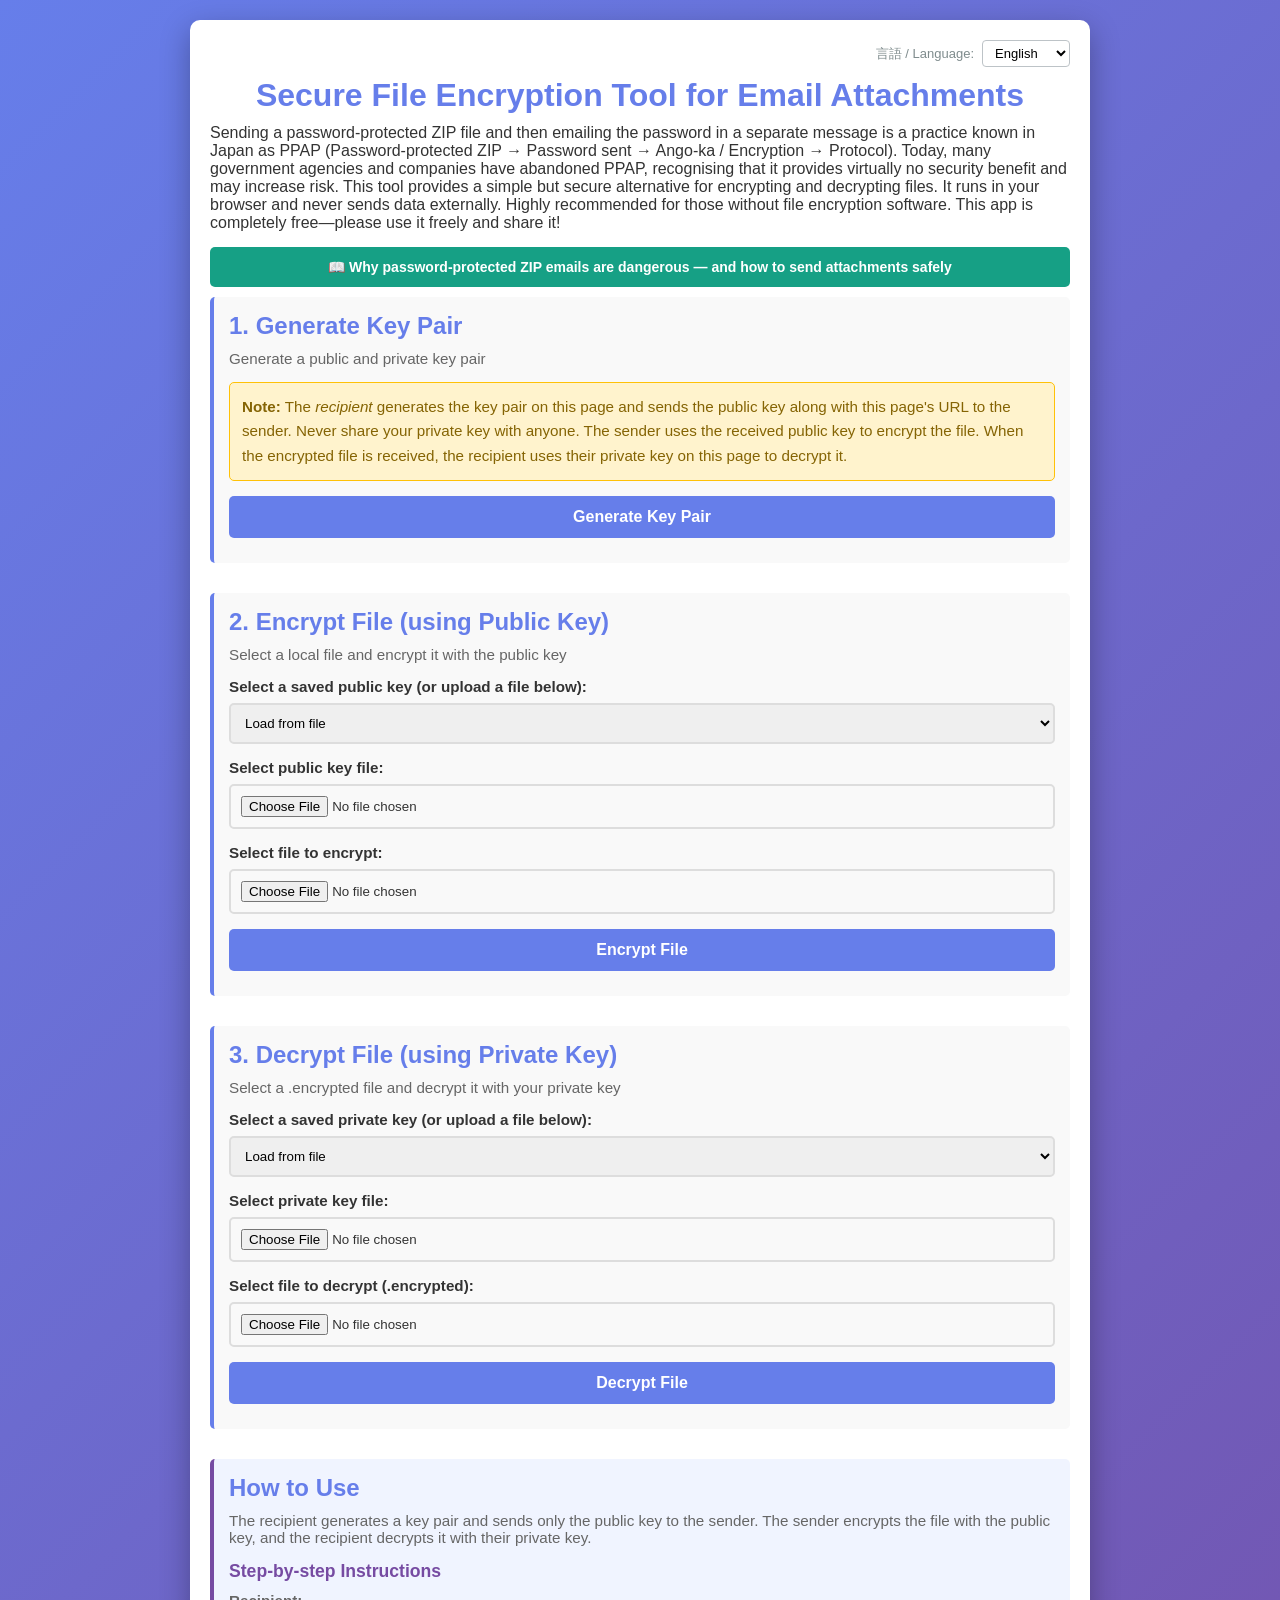
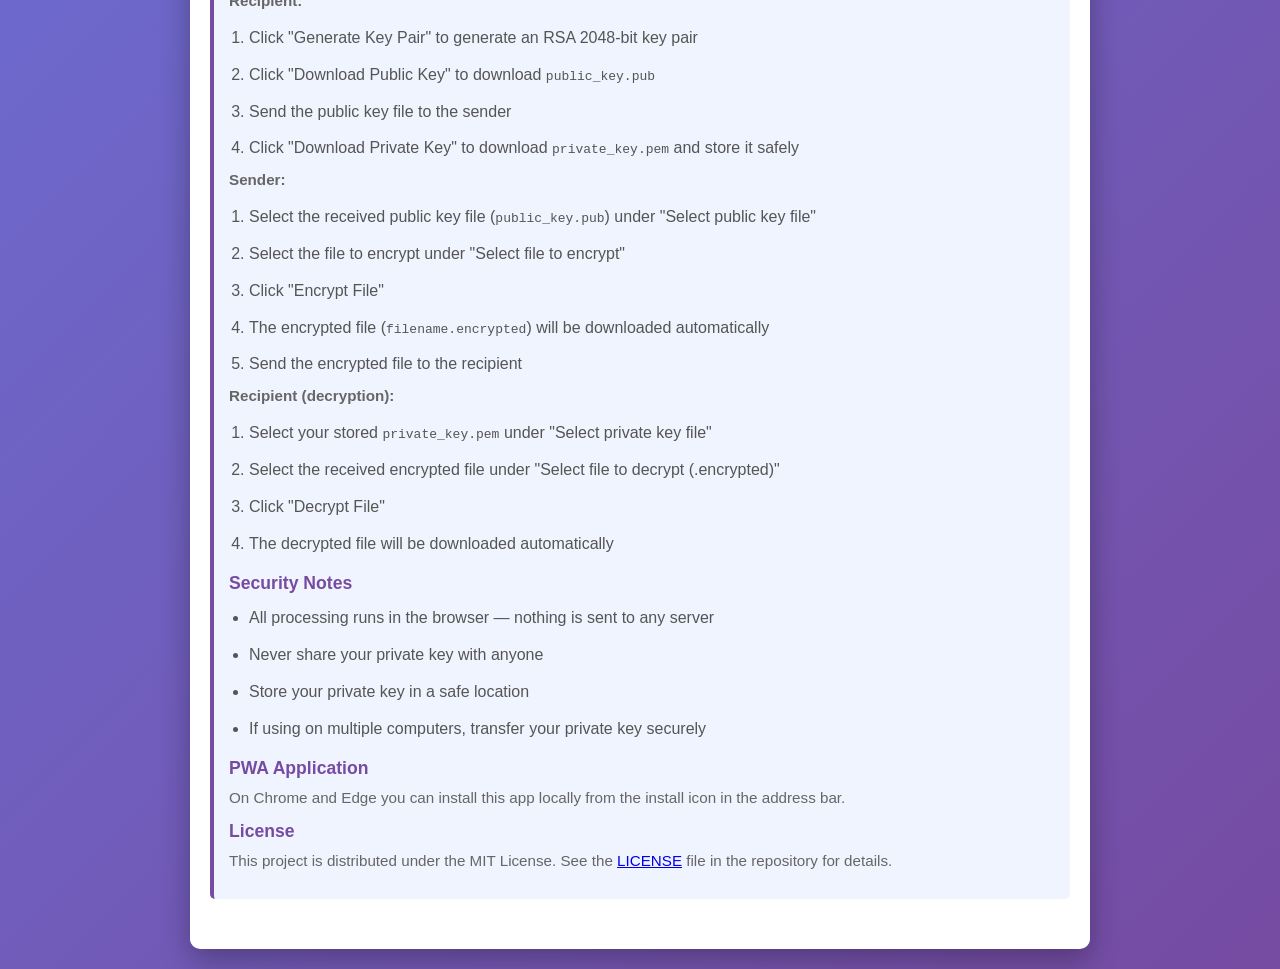
==== commit b9be0668: "PWA" ====
--- a/index.html
+++ b/index.html
@@ -3,6 +3,15 @@
 <head>
     <meta charset="UTF-8">
     <meta name="viewport" content="width=device-width, initial-scale=1.0">
+    <meta name="description" content="暗号化・復号化ツール - WebCrypto APIを使用したセキュアなデータ交換">
+    <meta name="theme-color" content="#16a085">
+    <meta name="mobile-web-app-capable" content="yes">
+    <meta name="apple-mobile-web-app-capable" content="yes">
+    <meta name="apple-mobile-web-app-status-bar-style" content="black-translucent">
+    <meta name="apple-mobile-web-app-title" content="WebCrypto">
+    <link rel="icon" type="image/svg+xml" href="icon.svg">
+    <link rel="apple-touch-icon" href="icon-192.png">
+    <link rel="manifest" href="manifest.json">
     <title>WebCrypto Exchange</title>
     <link rel="stylesheet" href="style.css">
     <script src="i18n.js"></script>
@@ -228,6 +237,8 @@
                 <li data-i18n="info.security.3">秘密鍵は安全な場所に保管してください</li>
                 <li data-i18n="info.security.4">複数のコンピュータで使用する場合、秘密鍵を安全に移動させてください</li>
             </ul>
+            <h3>PWA Application</h3>
+            <p data-i18n="info.install.pwa">Chrome および Edge では、アドレスバーのインストールアイコンから本アプリをローカルにインストールできます。</p>
             <h3 data-i18n="info.license.title">ライセンス</h3>
             <p data-i18n-html="info.license.text">このプロジェクトはMITライセンスの下で配布されています。詳しくはリポジトリの <a href="LICENSE">LICENSE</a> ファイルを参照してください。</p>
         </section>
@@ -242,5 +253,34 @@
     </div>
 
     <script src="script.js"></script>
+    
+    <!-- Service Worker registration for PWA offline support -->
+    <script>
+    if ('serviceWorker' in navigator) {
+        window.addEventListener('load', () => {
+            navigator.serviceWorker.register('service-worker.js')
+                .then(registration => {
+                    console.log('[PWA] Service Worker registered:', registration);
+                    
+                    // Check for updates periodically
+                    setInterval(() => {
+                        registration.update();
+                    }, 60000); // Check every minute
+                })
+                .catch(error => {
+                    console.error('[PWA] Service Worker registration failed:', error);
+                });
+        });
+
+        // Handle Service Worker updates
+        navigator.serviceWorker.addEventListener('controllerchange', () => {
+            console.log('[PWA] Service Worker controller changed');
+            // Optionally notify the user about updates
+            // showUpdateNotification();
+        });
+    } else {
+        console.warn('[PWA] Service Workers are not supported in this browser');
+    }
+    </script>
 </body>
 </html>
--- a/style.css
+++ b/style.css
@@ -221,10 +221,56 @@
     border-radius: 5px;
 }
 
+.key-history-header {
+    margin-bottom: 15px;
+}
+
+.key-history-toggle-btn {
+    display: inline-flex;
+    align-items: center;
+    gap: 8px;
+    background: none;
+    border: none;
+    padding: 8px 12px;
+    font-size: 1em;
+    font-weight: 600;
+    color: #764ba2;
+    cursor: pointer;
+    transition: all 0.2s ease;
+    border-radius: 5px;
+}
+
+.key-history-toggle-btn:hover {
+    background-color: rgba(118, 75, 162, 0.1);
+}
+
+.key-history-toggle-btn:active {
+    background-color: rgba(118, 75, 162, 0.15);
+}
+
+.key-history-toggle-btn .toggle-arrow {
+    display: inline-block;
+    transition: transform 0.2s ease;
+    font-weight: bold;
+}
+
+.key-history-toggle-btn.expanded .toggle-arrow {
+    transform: rotate(0deg);
+}
+
+.key-count {
+    font-weight: 600;
+    color: #667eea;
+}
+
+.key-history-content {
+    margin-top: 15px;
+}
+
 .key-history-section h3 {
     color: #764ba2;
     margin-bottom: 15px;
-    font-size: 1.2em;
+    font-size: 1.1em;
 }
 
 .key-history-list {
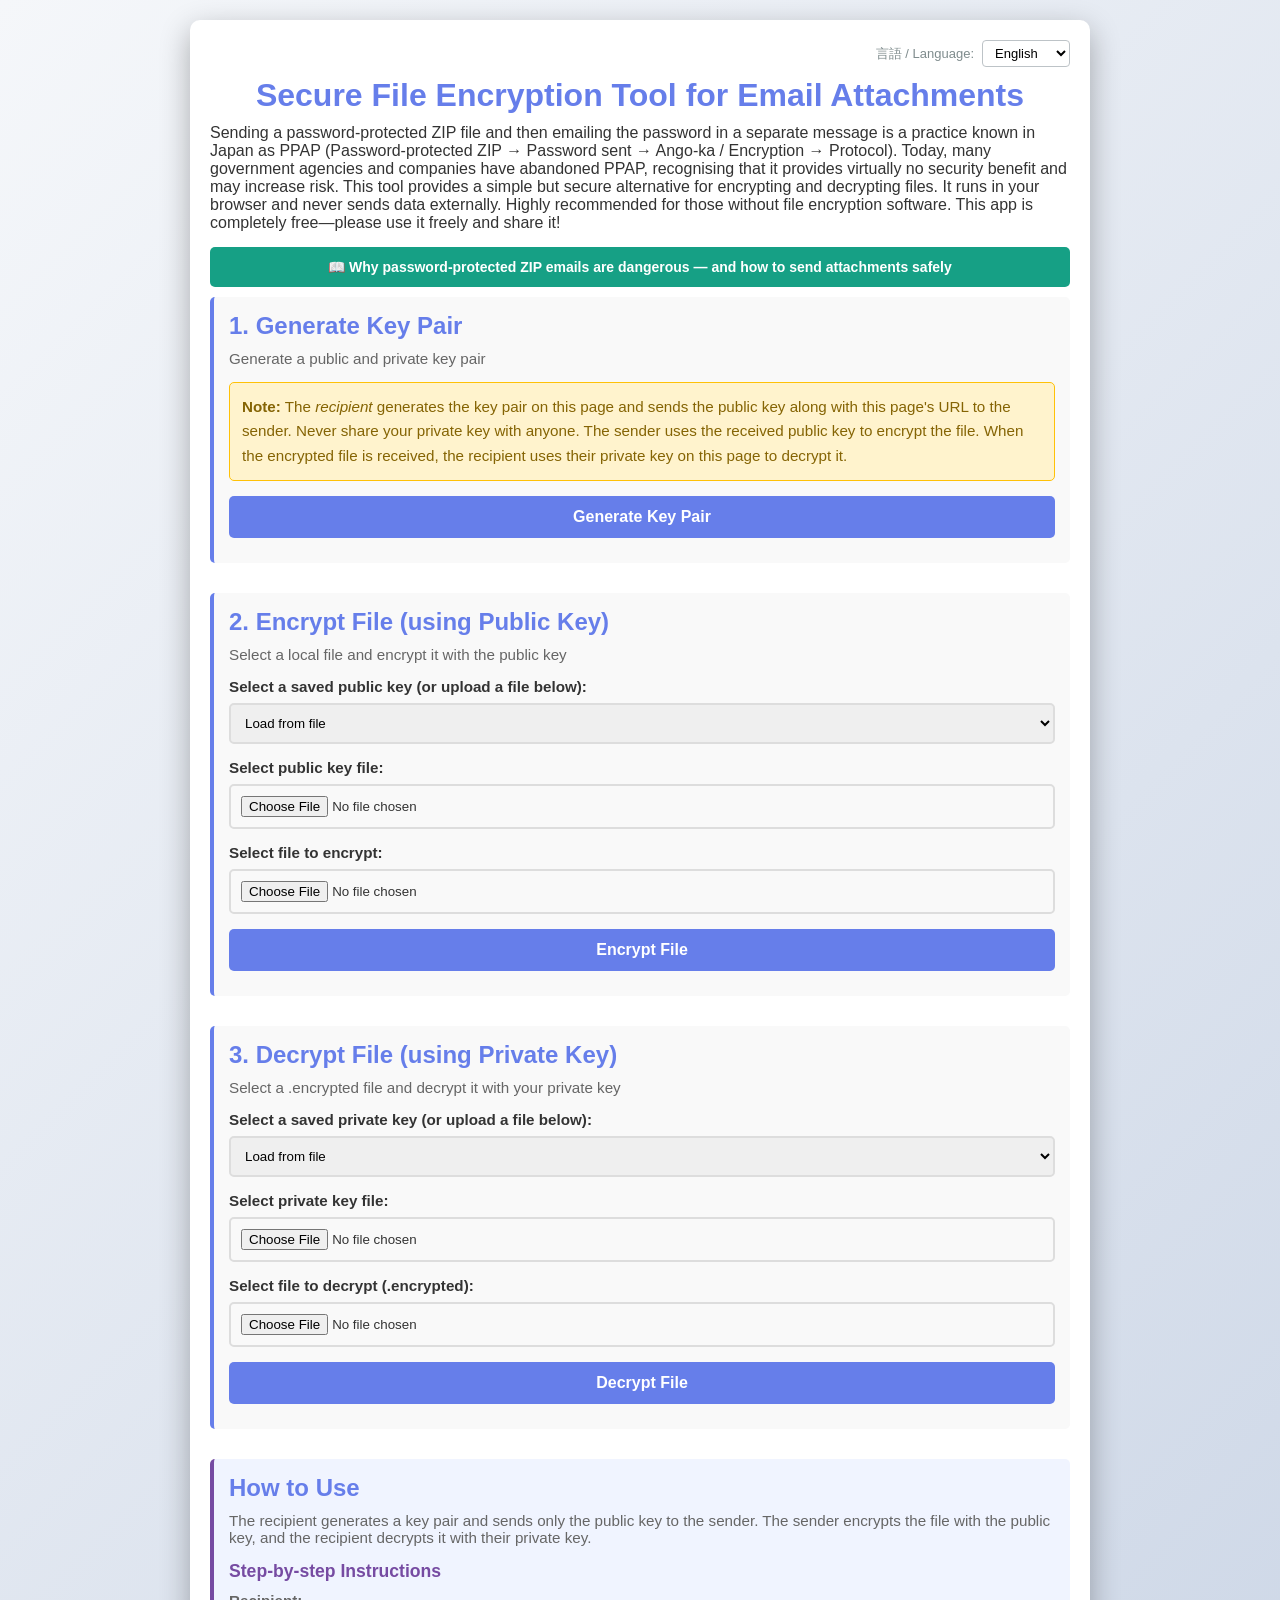
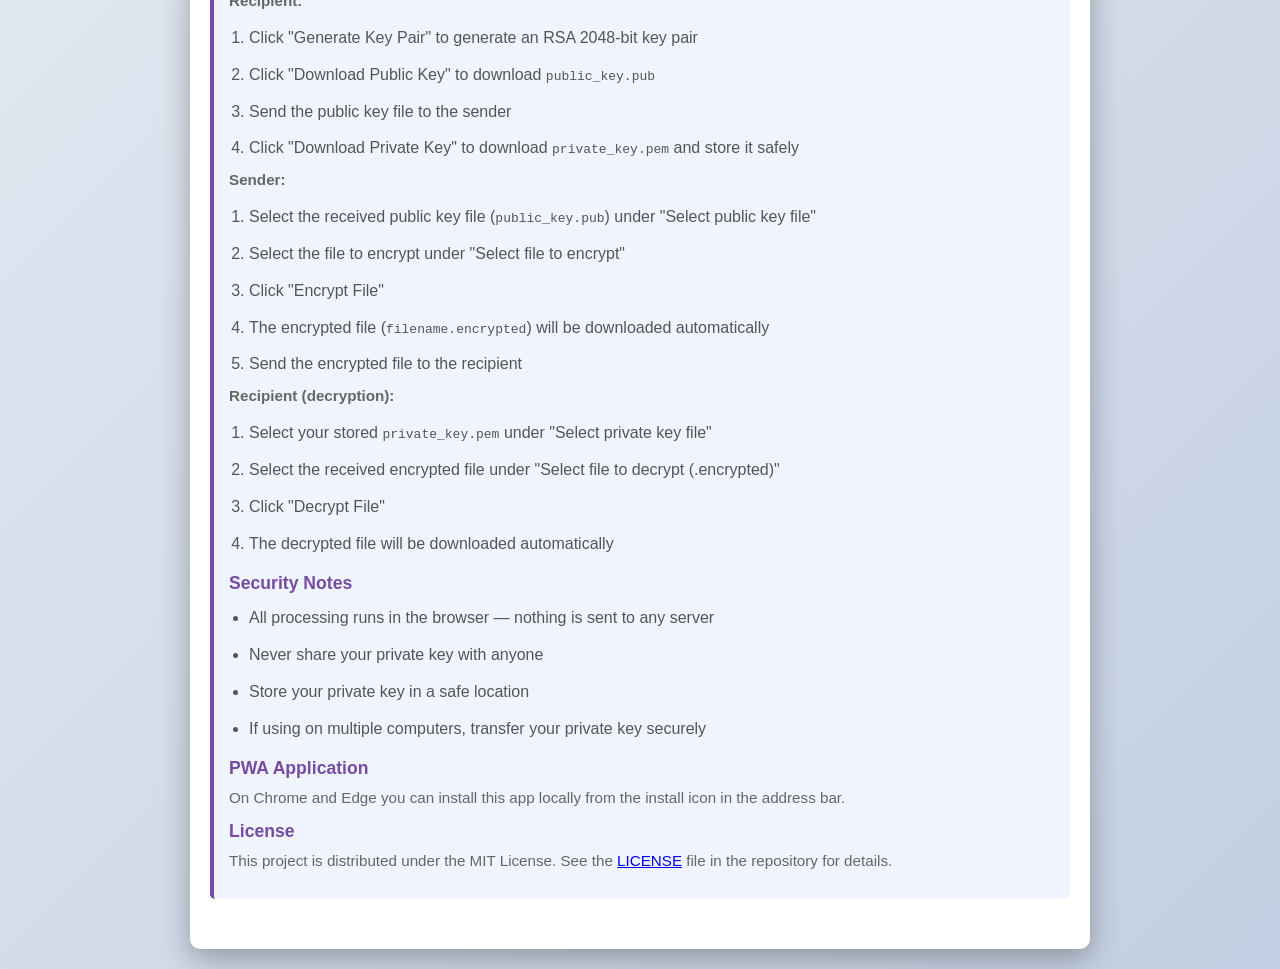
==== commit 9db6859e: "cache, throbber" ====
--- a/index.html
+++ b/index.html
@@ -16,6 +16,11 @@
     <link rel="stylesheet" href="style.css">
     <script src="i18n.js"></script>
     <style>
+        /* Base page background (moved from description.*.html) */
+        body {
+            background: linear-gradient(135deg, #f5f7fa 0%, #c3cfe2 100%);
+            min-height: 100vh;
+        }
         #descriptionBtn {
             margin-top: 15px;
             background-color: #16a085;
@@ -114,10 +119,10 @@
                 <option value="ja">日本語</option>
                 <option value="en">English</option>
                 <option value="es">Español</option>
+                <option value="de">Deutsch</option>
                 <option value="fr">Français</option>
+                <option value="ko">한국어</option>
                 <option value="zh">中文</option>
-                <option value="ko">한국어</option>
-                <option value="de">Deutsch</option>
             </select>
         </div>
 
@@ -212,6 +217,27 @@
                 <li data-i18n="info.receiver.3">公開鍵ファイルを送り手に安全に送付します</li>
                 <li data-i18n-html="info.receiver.4">「秘密鍵をダウンロード」ボタンをクリックして、<code>private_key.pem</code>ファイルをダウンロードし、安全に保管します</li>
             </ol>
+            <!-- Global throbber (hidden by default) -->
+            <div id="global-throbber" aria-hidden="true" style="display:none;">
+                <div class="throbber-backdrop"></div>
+                <div class="throbber-content" role="status" aria-live="polite">
+                    <div class="throbber-spinner" aria-hidden="true"></div>
+                    <div class="throbber-text">処理中…</div>
+                </div>
+            </div>
+
+                <!-- Large file confirmation modal -->
+                <div id="large-file-modal" aria-hidden="true" style="display:none;">
+                    <div class="modal-backdrop"></div>
+                    <div class="modal-content" role="dialog" aria-modal="true">
+                        <h3 id="large-file-title"></h3>
+                        <p id="large-file-message"></p>
+                        <div style="display:flex; gap:8px; justify-content:flex-end; margin-top:12px;">
+                            <button id="large-file-cancel" class="btn btn-secondary"></button>
+                            <button id="large-file-continue" class="btn btn-primary"></button>
+                        </div>
+                    </div>
+                </div>
 
             <p><strong data-i18n="info.sender.label">送り手の作業：</strong></p>
             <ol>
@@ -254,30 +280,130 @@
 
     <script src="script.js"></script>
     
+    <!-- Service Worker Update Banner CSS -->
+    <style>
+        /* Update banner */
+        #sw-update-banner {
+            position: fixed;
+            bottom: 0;
+            left: 0;
+            right: 0;
+            background: linear-gradient(135deg, #16a085 0%, #138870 100%);
+            color: white;
+            padding: 14px 20px;
+            display: flex;
+            justify-content: space-between;
+            align-items: center;
+            gap: 12px;
+            box-shadow: 0 -2px 10px rgba(0, 0, 0, 0.2);
+            font-size: 14px;
+            z-index: 999;
+            animation: slideUp 0.3s ease-out;
+        }
+        @keyframes slideUp { from { transform: translateY(100%); opacity: 0; } to { transform: translateY(0); opacity: 1; } }
+        #sw-update-banner button { background: white; color: #16a085; border: none; padding: 8px 16px; border-radius: 4px; font-weight: bold; cursor: pointer; transition: all 0.3s ease; white-space: nowrap; }
+        #sw-update-banner button:hover { background: #f0f0f0; transform: scale(1.05); }
+        #sw-update-banner .close-banner { background: transparent; color: white; padding: 4px 8px; cursor: pointer; }
+        #sw-update-banner .close-banner:hover { background: rgba(255,255,255,0.2); }
+
+        /* Global throbber (overlay) */
+        #global-throbber { position: fixed; inset: 0; display: none; align-items: center; justify-content: center; z-index: 1500; }
+        #global-throbber[aria-hidden="false"] { display: flex; }
+        .throbber-backdrop { position: absolute; inset: 0; background: rgba(0,0,0,0.25); backdrop-filter: blur(2px); }
+        .throbber-content { position: relative; z-index: 1501; display: flex; flex-direction: column; align-items: center; gap: 12px; padding: 18px 22px; background: rgba(255,255,255,0.98); border-radius: 10px; box-shadow: 0 6px 30px rgba(0,0,0,0.25); }
+        .throbber-spinner { width: 48px; height: 48px; border: 5px solid #eee; border-top-color: #16a085; border-radius: 50%; animation: spin 1s linear infinite; }
+        .throbber-text { font-size: 16px; color: #333; }
+        @keyframes spin { to { transform: rotate(360deg); } }
+        @media (max-width: 480px) { .throbber-content { width: 80vw; } }
+
+        /* Large-file confirmation modal */
+        #large-file-modal { position: fixed; inset: 0; display: none; align-items: center; justify-content: center; z-index: 1600; }
+        #large-file-modal[aria-hidden="false"] { display: flex; }
+        #large-file-modal .modal-backdrop { position: absolute; inset: 0; background: rgba(0,0,0,0.35); }
+        #large-file-modal .modal-content { position: relative; z-index: 1601; background: white; padding: 18px 20px; border-radius: 10px; max-width: 640px; width: 90%; box-shadow: 0 8px 30px rgba(0,0,0,0.25); }
+        #large-file-modal h3 { margin: 0 0 8px 0; font-size: 18px; }
+        #large-file-modal p { margin: 0; color: #333; }
+
+    </style>
+    
     <!-- Service Worker registration for PWA offline support -->
     <script>
     if ('serviceWorker' in navigator) {
+        let swRegistration = null;
+
         window.addEventListener('load', () => {
             navigator.serviceWorker.register('service-worker.js')
                 .then(registration => {
+                    swRegistration = registration;
                     console.log('[PWA] Service Worker registered:', registration);
                     
-                    // Check for updates periodically
+                    // Check for updates on load
+                    registration.update();
+                    
+                    // Check for updates periodically (every 60 seconds)
                     setInterval(() => {
                         registration.update();
-                    }, 60000); // Check every minute
+                    }, 60000);
+                    
+                    // Check if there's already a waiting SW
+                    if (registration.waiting) {
+                        showUpdateBanner(registration);
+                    }
+                    
+                    // Listen for new SW installation
+                    registration.addEventListener('updatefound', () => {
+                        const newSW = registration.installing;
+                        newSW.addEventListener('statechange', () => {
+                            if (newSW.state === 'installed' && navigator.serviceWorker.controller) {
+                                console.log('[PWA] New Service Worker waiting to activate');
+                                showUpdateBanner(registration);
+                            }
+                        });
+                    });
                 })
                 .catch(error => {
                     console.error('[PWA] Service Worker registration failed:', error);
                 });
         });
 
-        // Handle Service Worker updates
+        // Handle Service Worker activation and page reload
         navigator.serviceWorker.addEventListener('controllerchange', () => {
-            console.log('[PWA] Service Worker controller changed');
-            // Optionally notify the user about updates
-            // showUpdateNotification();
+            console.log('[PWA] Service Worker controller changed - reloading page');
+            window.location.reload();
         });
+
+        // Show update notification banner
+        function showUpdateBanner(registration) {
+            // Avoid showing multiple banners
+            if (document.getElementById('sw-update-banner')) return;
+
+            const banner = document.createElement('div');
+            banner.id = 'sw-update-banner';
+            banner.innerHTML = `
+                <span>新しいバージョンがあります。</span>
+                <div style="display: flex; gap: 8px;">
+                    <button id="update-now-btn">今すぐ更新</button>
+                    <button class="close-banner" id="dismiss-update-btn">閉じる</button>
+                </div>
+            `;
+            
+            document.body.appendChild(banner);
+
+            // Update button action
+            document.getElementById('update-now-btn').addEventListener('click', () => {
+                console.log('[PWA] User requested update');
+                if (registration.waiting) {
+                    registration.waiting.postMessage({ action: 'skipWaiting' });
+                    banner.remove();
+                }
+            });
+
+            // Dismiss button action
+            document.getElementById('dismiss-update-btn').addEventListener('click', () => {
+                console.log('[PWA] User dismissed update notification');
+                banner.remove();
+            });
+        }
     } else {
         console.warn('[PWA] Service Workers are not supported in this browser');
     }
